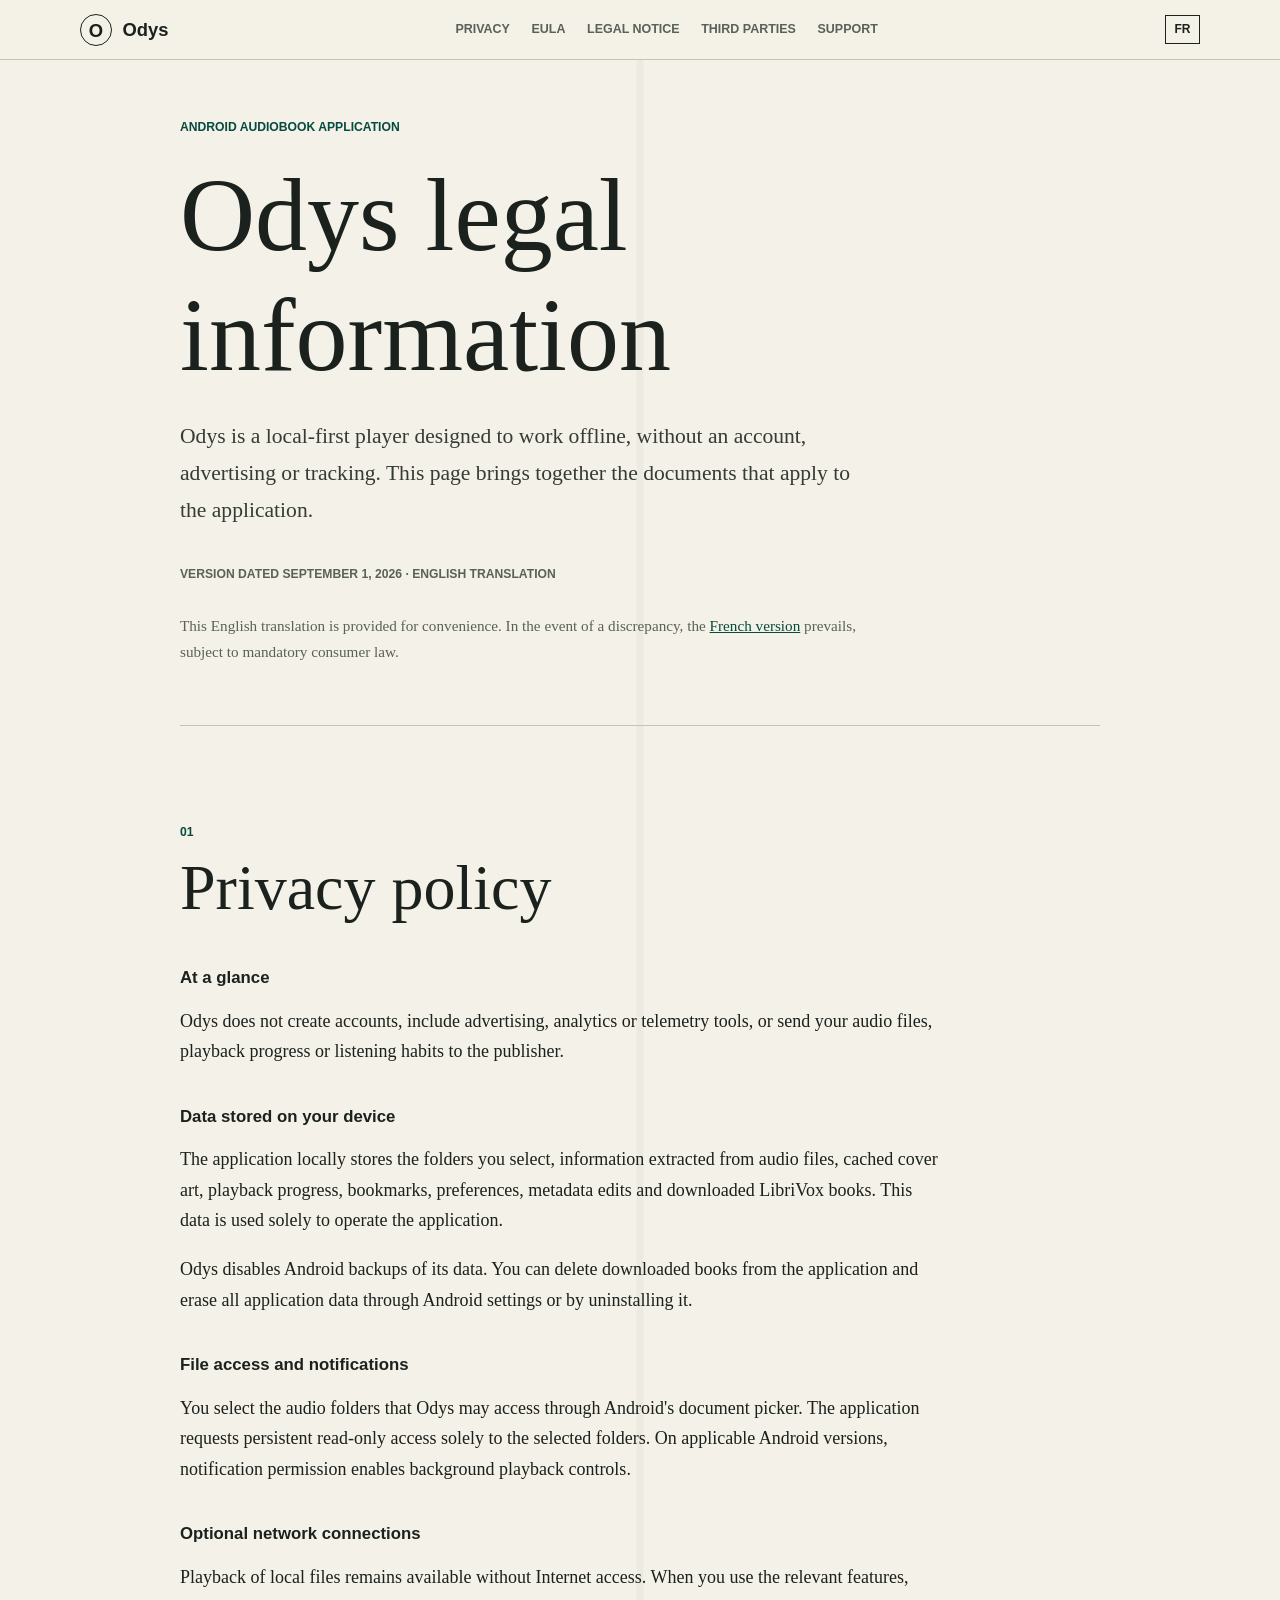
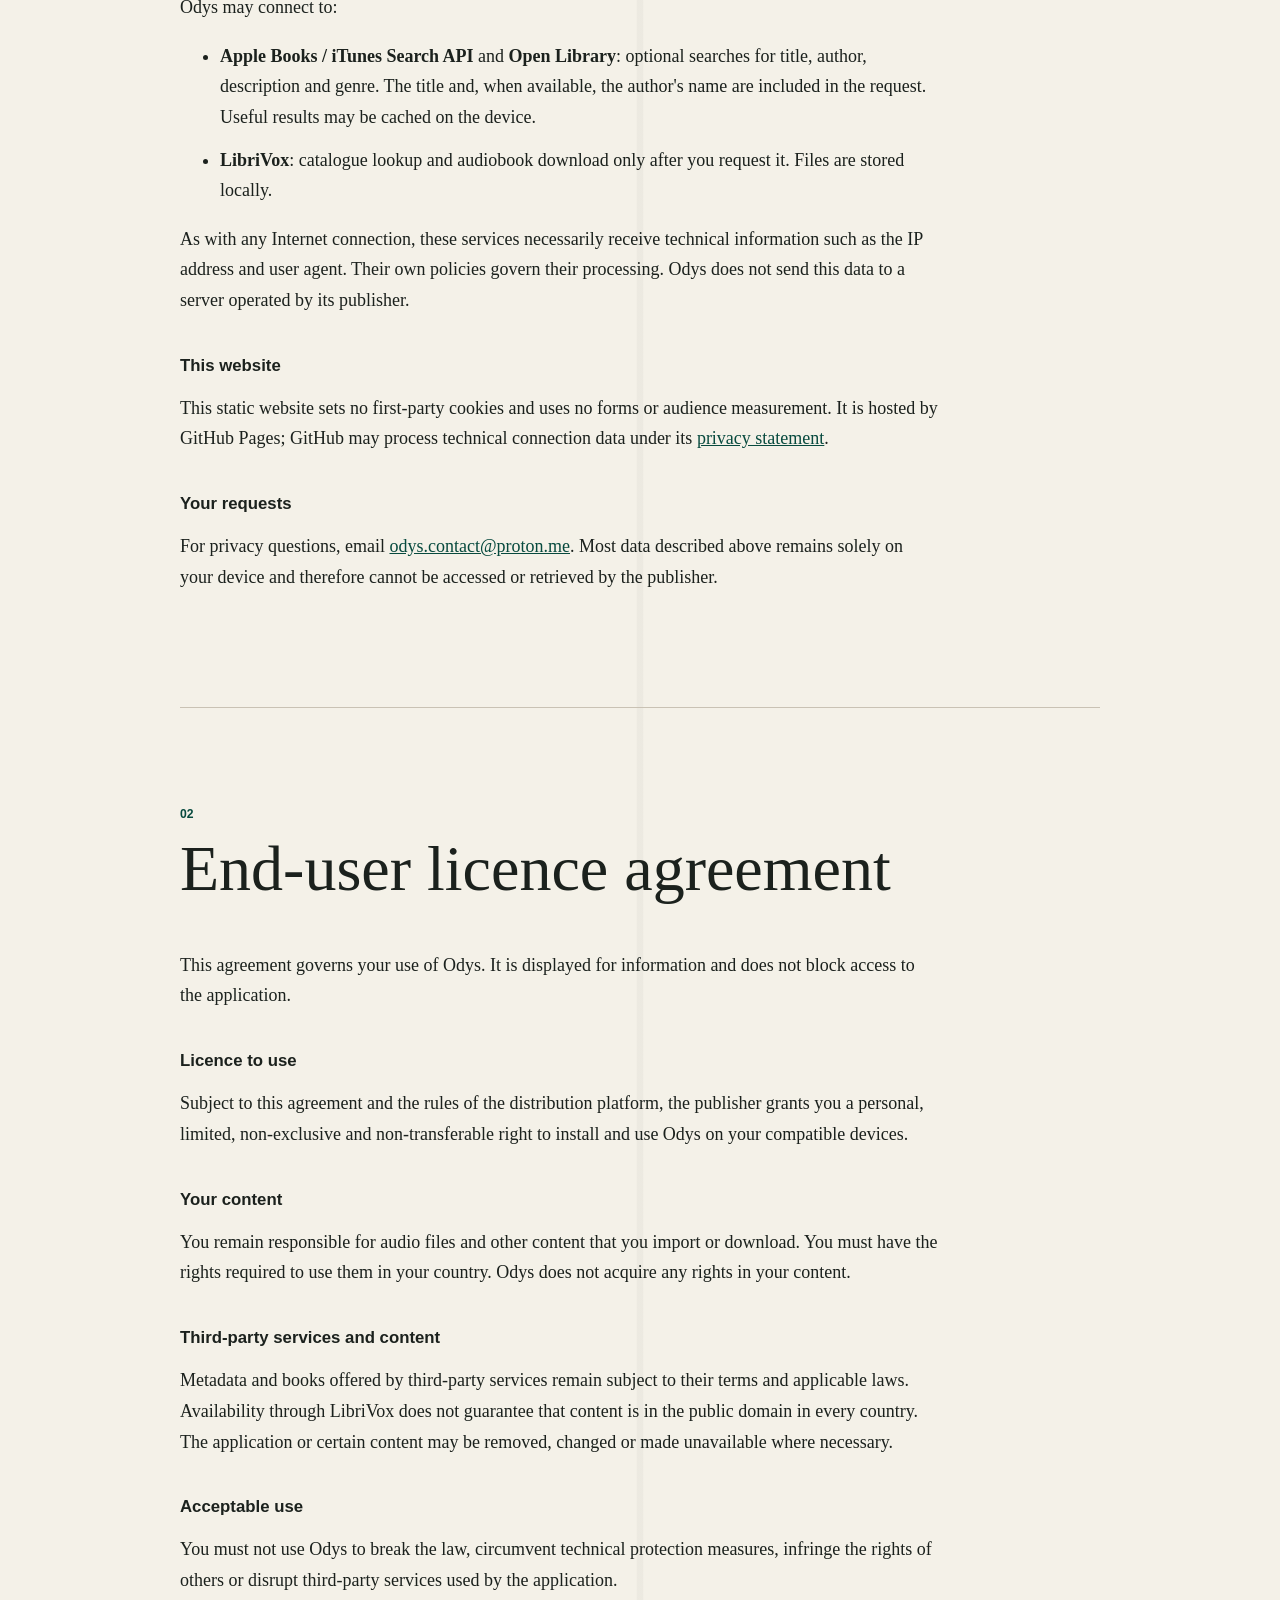
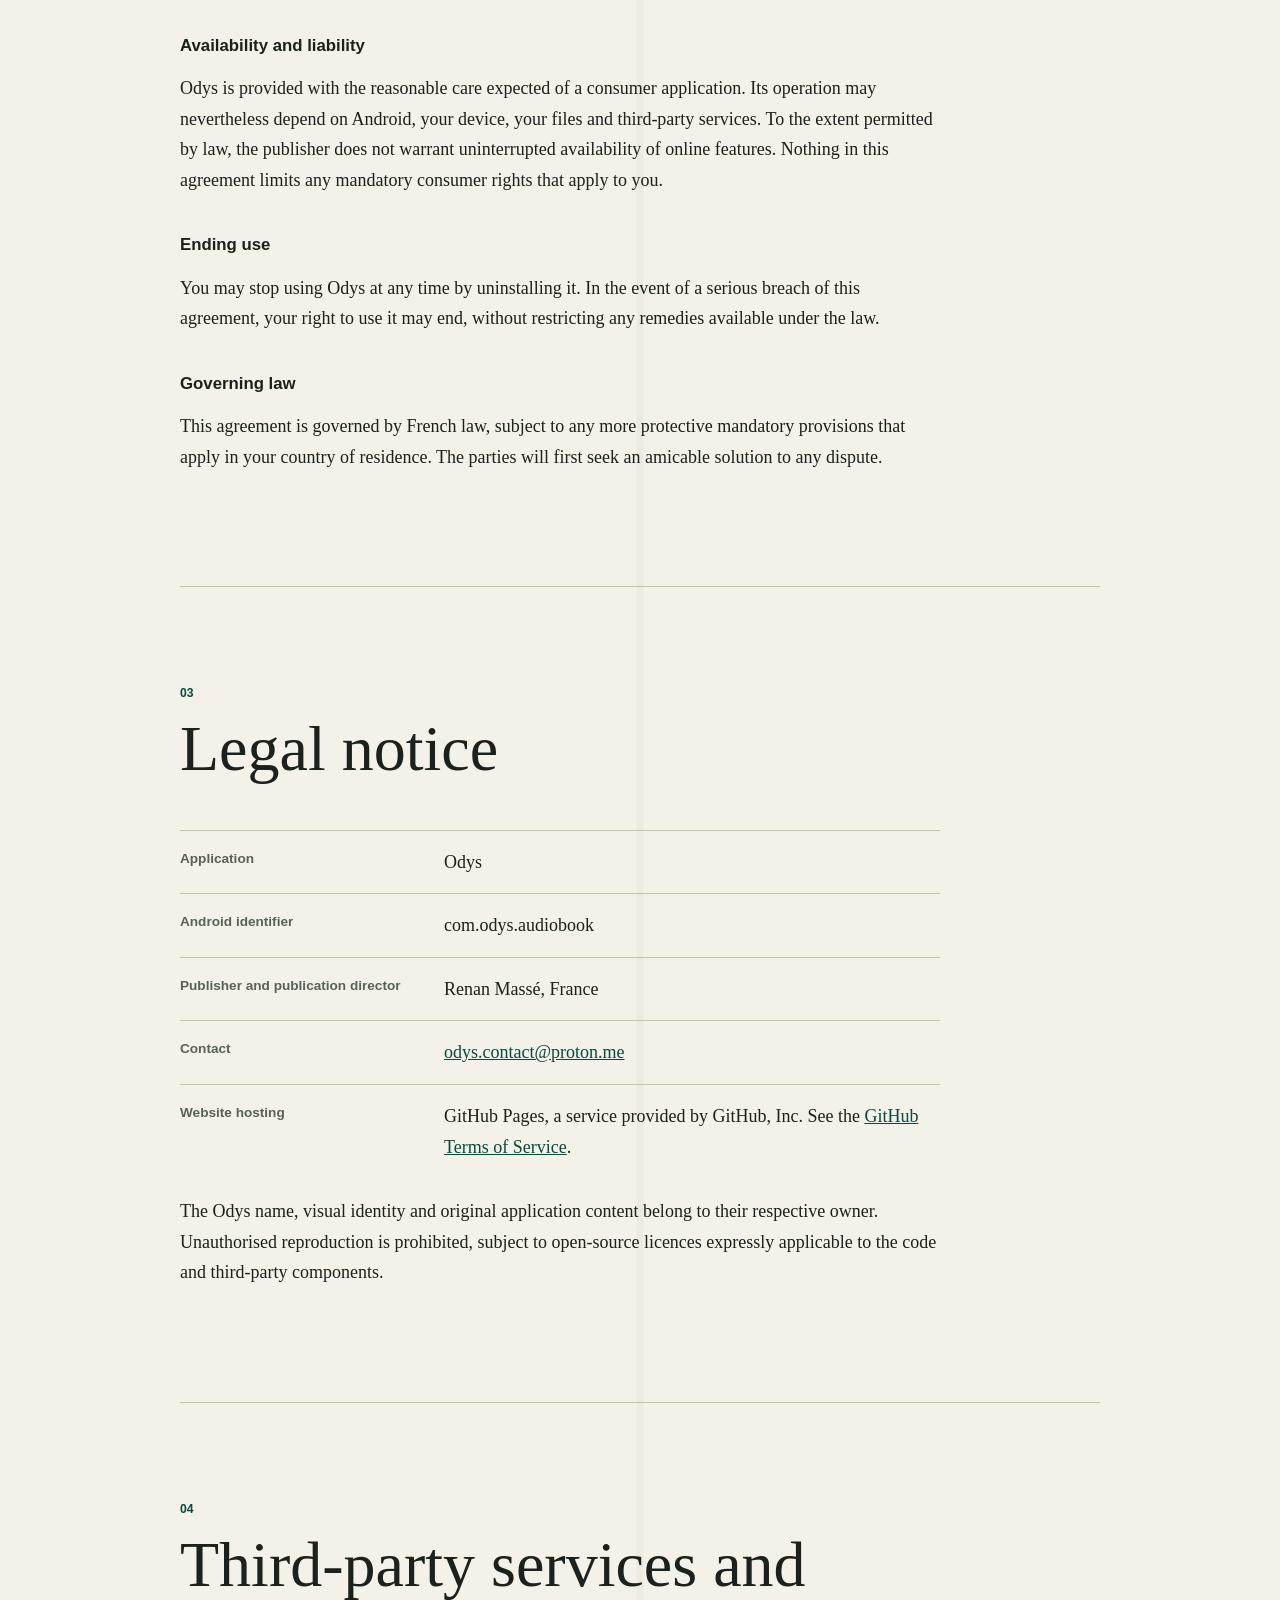
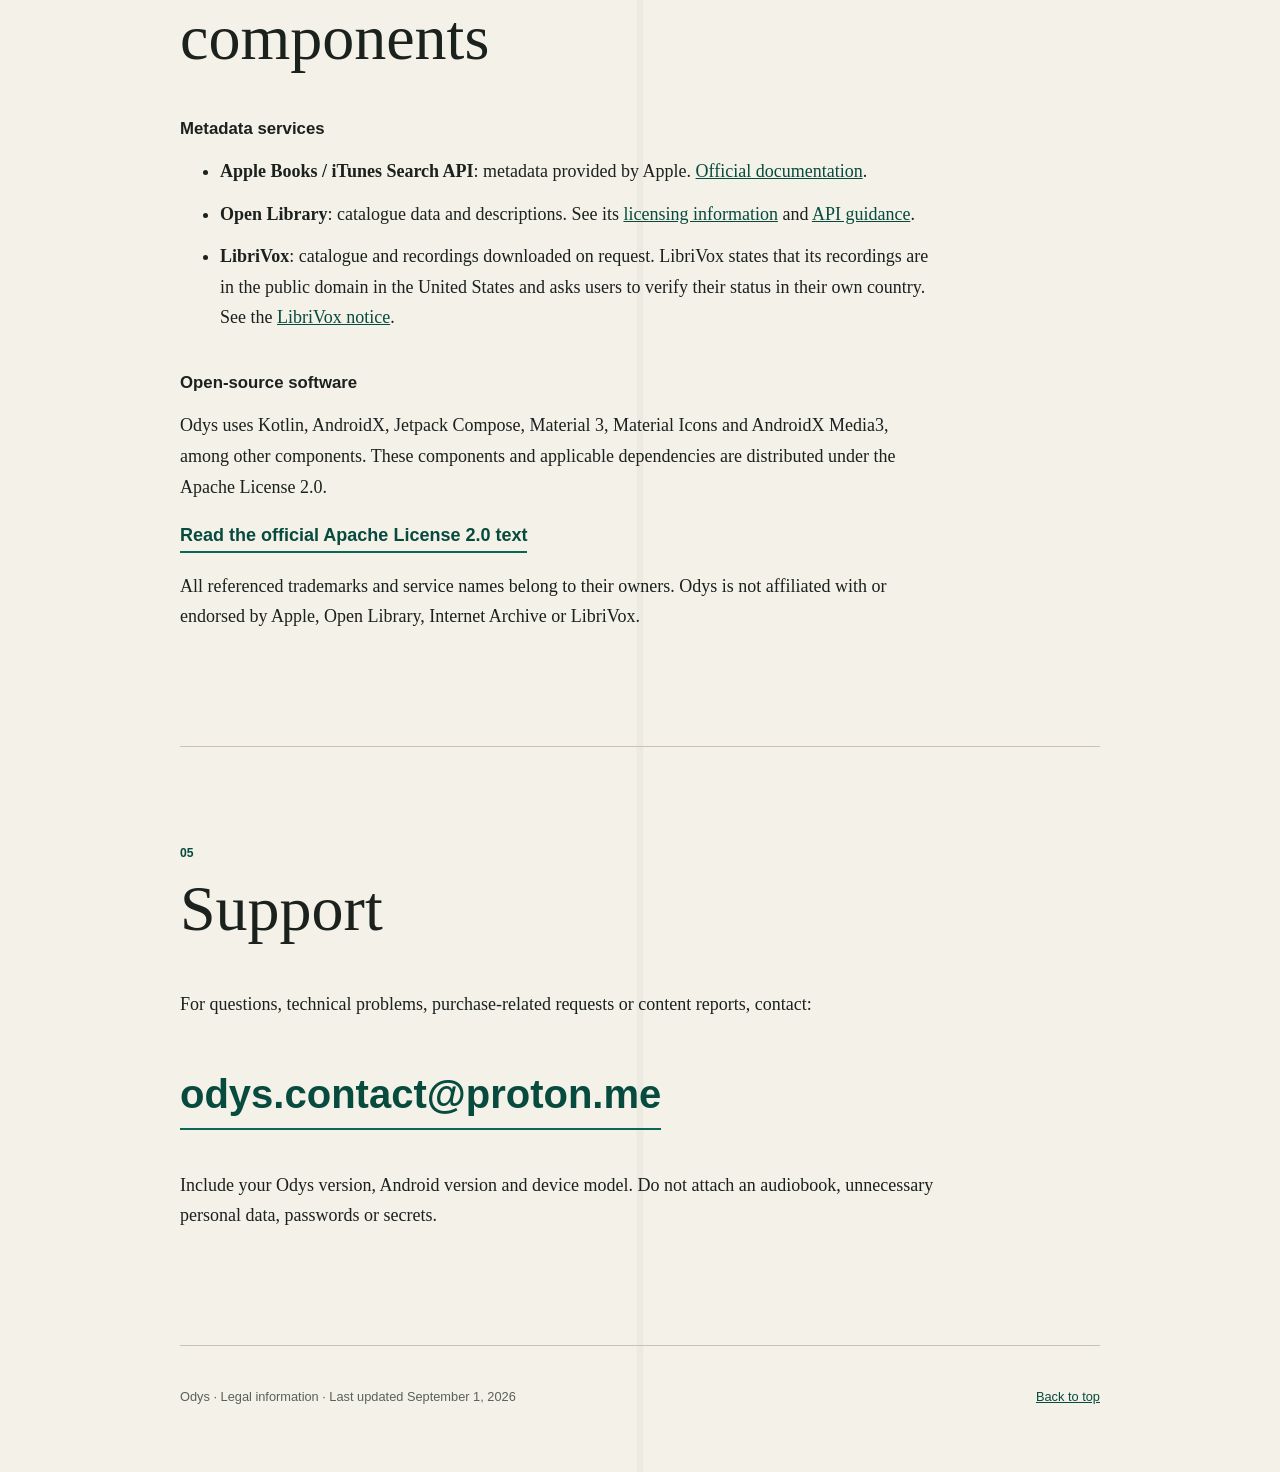
==== en/index.html @ 32e4002a "Publish French and English legal pages" ====
<!doctype html>
<html lang="en">
<head>
  <meta charset="utf-8">
  <meta name="viewport" content="width=device-width, initial-scale=1">
  <meta name="description" content="Privacy policy, EULA, legal notice and support information for the Odys Android application.">
  <meta name="theme-color" content="#f4f1e8">
  <link rel="alternate" hreflang="fr" href="../fr/">
  <link rel="alternate" hreflang="en" href="./">
  <title>Odys - Legal information</title>
  <link rel="stylesheet" href="../styles.css">
</head>
<body>
  <header class="site-header">
    <a class="brand" href="#home" aria-label="Odys, back to top"><span class="brand-mark" aria-hidden="true">O</span><span>Odys</span></a>
    <nav aria-label="Main navigation"><a href="#privacy">Privacy</a><a href="#eula">EULA</a><a href="#legal">Legal notice</a><a href="#third-parties">Third parties</a><a href="#support">Support</a></nav>
    <a class="language-link" href="../fr/" hreflang="fr" lang="fr" aria-label="Lire en français">FR</a>
  </header>
  <main id="home">
    <section class="intro" aria-labelledby="page-title">
      <p class="eyebrow">Android audiobook application</p><h1 id="page-title">Odys legal information</h1><p class="lede">Odys is a local-first player designed to work offline, without an account, advertising or tracking. This page brings together the documents that apply to the application.</p><p class="updated">Version dated September 1, 2026 · English translation</p><p class="translation-note">This English translation is provided for convenience. In the event of a discrepancy, the <a href="../fr/">French version</a> prevails, subject to mandatory consumer law.</p>
    </section>
    <section id="privacy" aria-labelledby="privacy-title">
      <p class="section-number">01</p><h2 id="privacy-title">Privacy policy</h2>
      <h3>At a glance</h3><p>Odys does not create accounts, include advertising, analytics or telemetry tools, or send your audio files, playback progress or listening habits to the publisher.</p>
      <h3>Data stored on your device</h3><p>The application locally stores the folders you select, information extracted from audio files, cached cover art, playback progress, bookmarks, preferences, metadata edits and downloaded LibriVox books. This data is used solely to operate the application.</p><p>Odys disables Android backups of its data. You can delete downloaded books from the application and erase all application data through Android settings or by uninstalling it.</p>
      <h3>File access and notifications</h3><p>You select the audio folders that Odys may access through Android's document picker. The application requests persistent read-only access solely to the selected folders. On applicable Android versions, notification permission enables background playback controls.</p>
      <h3>Optional network connections</h3><p>Playback of local files remains available without Internet access. When you use the relevant features, Odys may connect to:</p><ul><li><strong>Apple Books / iTunes Search API</strong> and <strong>Open Library</strong>: optional searches for title, author, description and genre. The title and, when available, the author's name are included in the request. Useful results may be cached on the device.</li><li><strong>LibriVox</strong>: catalogue lookup and audiobook download only after you request it. Files are stored locally.</li></ul><p>As with any Internet connection, these services necessarily receive technical information such as the IP address and user agent. Their own policies govern their processing. Odys does not send this data to a server operated by its publisher.</p>
      <h3>This website</h3><p>This static website sets no first-party cookies and uses no forms or audience measurement. It is hosted by GitHub Pages; GitHub may process technical connection data under its <a href="https://docs.github.com/en/site-policy/privacy-policies/github-general-privacy-statement">privacy statement</a>.</p>
      <h3>Your requests</h3><p>For privacy questions, email <a href="mailto:odys.contact@proton.me">odys.contact@proton.me</a>. Most data described above remains solely on your device and therefore cannot be accessed or retrieved by the publisher.</p>
    </section>
    <section id="eula" aria-labelledby="eula-title">
      <p class="section-number">02</p><h2 id="eula-title">End-user licence agreement</h2><p>This agreement governs your use of Odys. It is displayed for information and does not block access to the application.</p>
      <h3>Licence to use</h3><p>Subject to this agreement and the rules of the distribution platform, the publisher grants you a personal, limited, non-exclusive and non-transferable right to install and use Odys on your compatible devices.</p>
      <h3>Your content</h3><p>You remain responsible for audio files and other content that you import or download. You must have the rights required to use them in your country. Odys does not acquire any rights in your content.</p>
      <h3>Third-party services and content</h3><p>Metadata and books offered by third-party services remain subject to their terms and applicable laws. Availability through LibriVox does not guarantee that content is in the public domain in every country. The application or certain content may be removed, changed or made unavailable where necessary.</p>
      <h3>Acceptable use</h3><p>You must not use Odys to break the law, circumvent technical protection measures, infringe the rights of others or disrupt third-party services used by the application.</p>
      <h3>Availability and liability</h3><p>Odys is provided with the reasonable care expected of a consumer application. Its operation may nevertheless depend on Android, your device, your files and third-party services. To the extent permitted by law, the publisher does not warrant uninterrupted availability of online features. Nothing in this agreement limits any mandatory consumer rights that apply to you.</p>
      <h3>Ending use</h3><p>You may stop using Odys at any time by uninstalling it. In the event of a serious breach of this agreement, your right to use it may end, without restricting any remedies available under the law.</p>
      <h3>Governing law</h3><p>This agreement is governed by French law, subject to any more protective mandatory provisions that apply in your country of residence. The parties will first seek an amicable solution to any dispute.</p>
    </section>
    <section id="legal" aria-labelledby="legal-title">
      <p class="section-number">03</p><h2 id="legal-title">Legal notice</h2><dl class="facts"><div><dt>Application</dt><dd>Odys</dd></div><div><dt>Android identifier</dt><dd>com.odys.audiobook</dd></div><div><dt>Publisher and publication director</dt><dd>Renan Massé, France</dd></div><div><dt>Contact</dt><dd><a href="mailto:odys.contact@proton.me">odys.contact@proton.me</a></dd></div><div><dt>Website hosting</dt><dd>GitHub Pages, a service provided by GitHub, Inc. See the <a href="https://docs.github.com/en/site-policy/github-terms/github-terms-of-service">GitHub Terms of Service</a>.</dd></div></dl><p>The Odys name, visual identity and original application content belong to their respective owner. Unauthorised reproduction is prohibited, subject to open-source licences expressly applicable to the code and third-party components.</p>
    </section>
    <section id="third-parties" aria-labelledby="third-party-title">
      <p class="section-number">04</p><h2 id="third-party-title">Third-party services and components</h2><h3>Metadata services</h3><ul class="link-list"><li><strong>Apple Books / iTunes Search API</strong>: metadata provided by Apple. <a href="https://performance-partners.apple.com/search-api">Official documentation</a>.</li><li><strong>Open Library</strong>: catalogue data and descriptions. See its <a href="https://openlibrary.org/developers/licensing">licensing information</a> and <a href="https://openlibrary.org/developers/api">API guidance</a>.</li><li><strong>LibriVox</strong>: catalogue and recordings downloaded on request. LibriVox states that its recordings are in the public domain in the United States and asks users to verify their status in their own country. See the <a href="https://librivox.org/pages/public-domain/">LibriVox notice</a>.</li></ul><h3>Open-source software</h3><p>Odys uses Kotlin, AndroidX, Jetpack Compose, Material 3, Material Icons and AndroidX Media3, among other components. These components and applicable dependencies are distributed under the Apache License 2.0.</p><p><a class="document-link" href="https://www.apache.org/licenses/LICENSE-2.0.txt">Read the official Apache License 2.0 text</a></p><p>All referenced trademarks and service names belong to their owners. Odys is not affiliated with or endorsed by Apple, Open Library, Internet Archive or LibriVox.</p>
    </section>
    <section id="support" aria-labelledby="support-title">
      <p class="section-number">05</p><h2 id="support-title">Support</h2><p>For questions, technical problems, purchase-related requests or content reports, contact:</p><p class="contact"><a href="mailto:odys.contact@proton.me">odys.contact@proton.me</a></p><p>Include your Odys version, Android version and device model. Do not attach an audiobook, unnecessary personal data, passwords or secrets.</p>
    </section>
  </main>
  <footer><p>Odys · Legal information · Last updated September 1, 2026</p><a href="#home">Back to top</a></footer>
</body>
</html>
---- styles.css ----
:root {
  color-scheme: light;
  --paper: #f4f1e8;
  --paper-deep: #e8e2d4;
  --ink: #1b211d;
  --muted: #596158;
  --rule: #c9c2b4;
  --accent: #0a6655;
  --accent-dark: #074a3e;
  --white: #fffdf7;
}

* { box-sizing: border-box; }

html {
  scroll-behavior: smooth;
  scroll-padding-top: 7rem;
}

body {
  margin: 0;
  background:
    linear-gradient(90deg, transparent 0 49.7%, rgba(27, 33, 29, .035) 49.8% 50.2%, transparent 50.3%),
    var(--paper);
  color: var(--ink);
  font-family: Georgia, "Times New Roman", serif;
  font-size: 18px;
  line-height: 1.7;
}

a { color: var(--accent-dark); }
a:hover { color: var(--accent); }
a:focus-visible { outline: 3px solid var(--accent); outline-offset: 4px; }

.site-header {
  position: sticky;
  top: 0;
  z-index: 10;
  display: flex;
  align-items: center;
  justify-content: space-between;
  gap: 2rem;
  padding: .85rem max(1.25rem, calc((100vw - 1120px) / 2));
  border-bottom: 1px solid var(--rule);
  background: rgba(244, 241, 232, .96);
  backdrop-filter: blur(12px);
}

.brand {
  display: inline-flex;
  align-items: center;
  gap: .65rem;
  color: var(--ink);
  font-family: "Trebuchet MS", sans-serif;
  font-size: 1.15rem;
  font-weight: 700;
  text-decoration: none;
}

.brand-mark {
  display: grid;
  width: 2rem;
  height: 2rem;
  place-items: center;
  border: 1px solid var(--ink);
  border-radius: 50%;
}

nav { display: flex; flex-wrap: wrap; gap: .25rem 1.35rem; }
nav a {
  color: var(--muted);
  font-family: "Trebuchet MS", sans-serif;
  font-size: .78rem;
  font-weight: 700;
  text-decoration: none;
  text-transform: uppercase;
}

main { width: min(100% - 2.5rem, 920px); margin: 0 auto; }

.intro {
  min-height: min(74vh, 680px);
  display: flex;
  flex-direction: column;
  justify-content: center;
  border-bottom: 1px solid var(--rule);
}

.eyebrow, .section-number, .updated {
  color: var(--accent-dark);
  font-family: "Trebuchet MS", sans-serif;
  font-size: .76rem;
  font-weight: 700;
  letter-spacing: 0;
  text-transform: uppercase;
}

h1, h2, h3 { line-height: 1.15; }
h1 { max-width: 760px; margin: .3rem 0 1.5rem; font-size: clamp(3rem, 9vw, 6.5rem); font-weight: 400; }
h2 { margin: 0 0 2.75rem; font-size: clamp(2.15rem, 6vw, 4rem); font-weight: 400; }
h3 { margin: 2.5rem 0 .5rem; font-family: "Trebuchet MS", sans-serif; font-size: 1.05rem; }

.lede { max-width: 700px; margin: 0; color: #343c35; font-size: 1.35rem; }
.updated { margin-top: 2.25rem; color: var(--muted); }

section:not(.intro) { padding: 6rem 0; border-bottom: 1px solid var(--rule); }
.section-number { margin: 0 0 .5rem; }
p, ul, dl { max-width: 760px; }
li + li { margin-top: .75rem; }

.facts { margin-top: 2rem; }
.facts div { display: grid; grid-template-columns: minmax(150px, 1fr) 2fr; gap: 1rem; padding: 1rem 0; border-top: 1px solid var(--rule); }
.facts dt { color: var(--muted); font-family: "Trebuchet MS", sans-serif; font-size: .85rem; font-weight: 700; }
.facts dd { margin: 0; }

.document-link, .contact a {
  display: inline-block;
  border-bottom: 2px solid var(--accent);
  font-family: "Trebuchet MS", sans-serif;
  font-weight: 700;
  text-decoration: none;
}

.contact { font-size: clamp(1.35rem, 5vw, 2.5rem); overflow-wrap: anywhere; }

footer {
  display: flex;
  justify-content: space-between;
  gap: 2rem;
  width: min(100% - 2.5rem, 920px);
  margin: 0 auto;
  padding: 2.5rem 0 4rem;
  color: var(--muted);
  font-family: "Trebuchet MS", sans-serif;
  font-size: .8rem;
}

footer p { margin: 0; }

@media (max-width: 760px) {
  .site-header { align-items: flex-start; flex-direction: column; gap: .65rem; }
  nav { gap: .3rem 1rem; }
  .intro { min-height: 64vh; }
  section:not(.intro) { padding: 4rem 0; }
  .facts div { grid-template-columns: 1fr; gap: .2rem; }
  footer { flex-direction: column; gap: .75rem; }
  .language-choices { grid-template-columns: 1fr; }
}

.language-link {
  min-width: 2.2rem;
  padding: .2rem .45rem;
  border: 1px solid var(--ink);
  color: var(--ink);
  font-family: "Trebuchet MS", sans-serif;
  font-size: .75rem;
  font-weight: 700;
  text-align: center;
  text-decoration: none;
}

.translation-note { max-width: 700px; margin-top: 1rem; color: var(--muted); font-size: .95rem; }
.language-page main { width: min(100% - 2.5rem, 1060px); }
.language-intro { min-height: 100vh; border-bottom: 0; }
.language-intro h1 span { color: var(--muted); }
.language-choices { display: grid; grid-template-columns: repeat(2, minmax(0, 1fr)); gap: 1rem; width: min(100%, 700px); margin-top: 2.5rem; }
.language-choices a { display: flex; flex-direction: column; min-height: 8rem; justify-content: space-between; padding: 1.35rem; border: 1px solid var(--ink); color: var(--ink); text-decoration: none; }
.language-choices a:hover { background: var(--white); color: var(--accent-dark); }
.language-choices strong { font-family: "Trebuchet MS", sans-serif; font-size: 1.35rem; }
.language-choices span { color: var(--muted); font-size: .9rem; }

@media (max-width: 760px) {
  .language-choices { grid-template-columns: 1fr; }
}

@media (prefers-reduced-motion: reduce) {
  html { scroll-behavior: auto; }
}
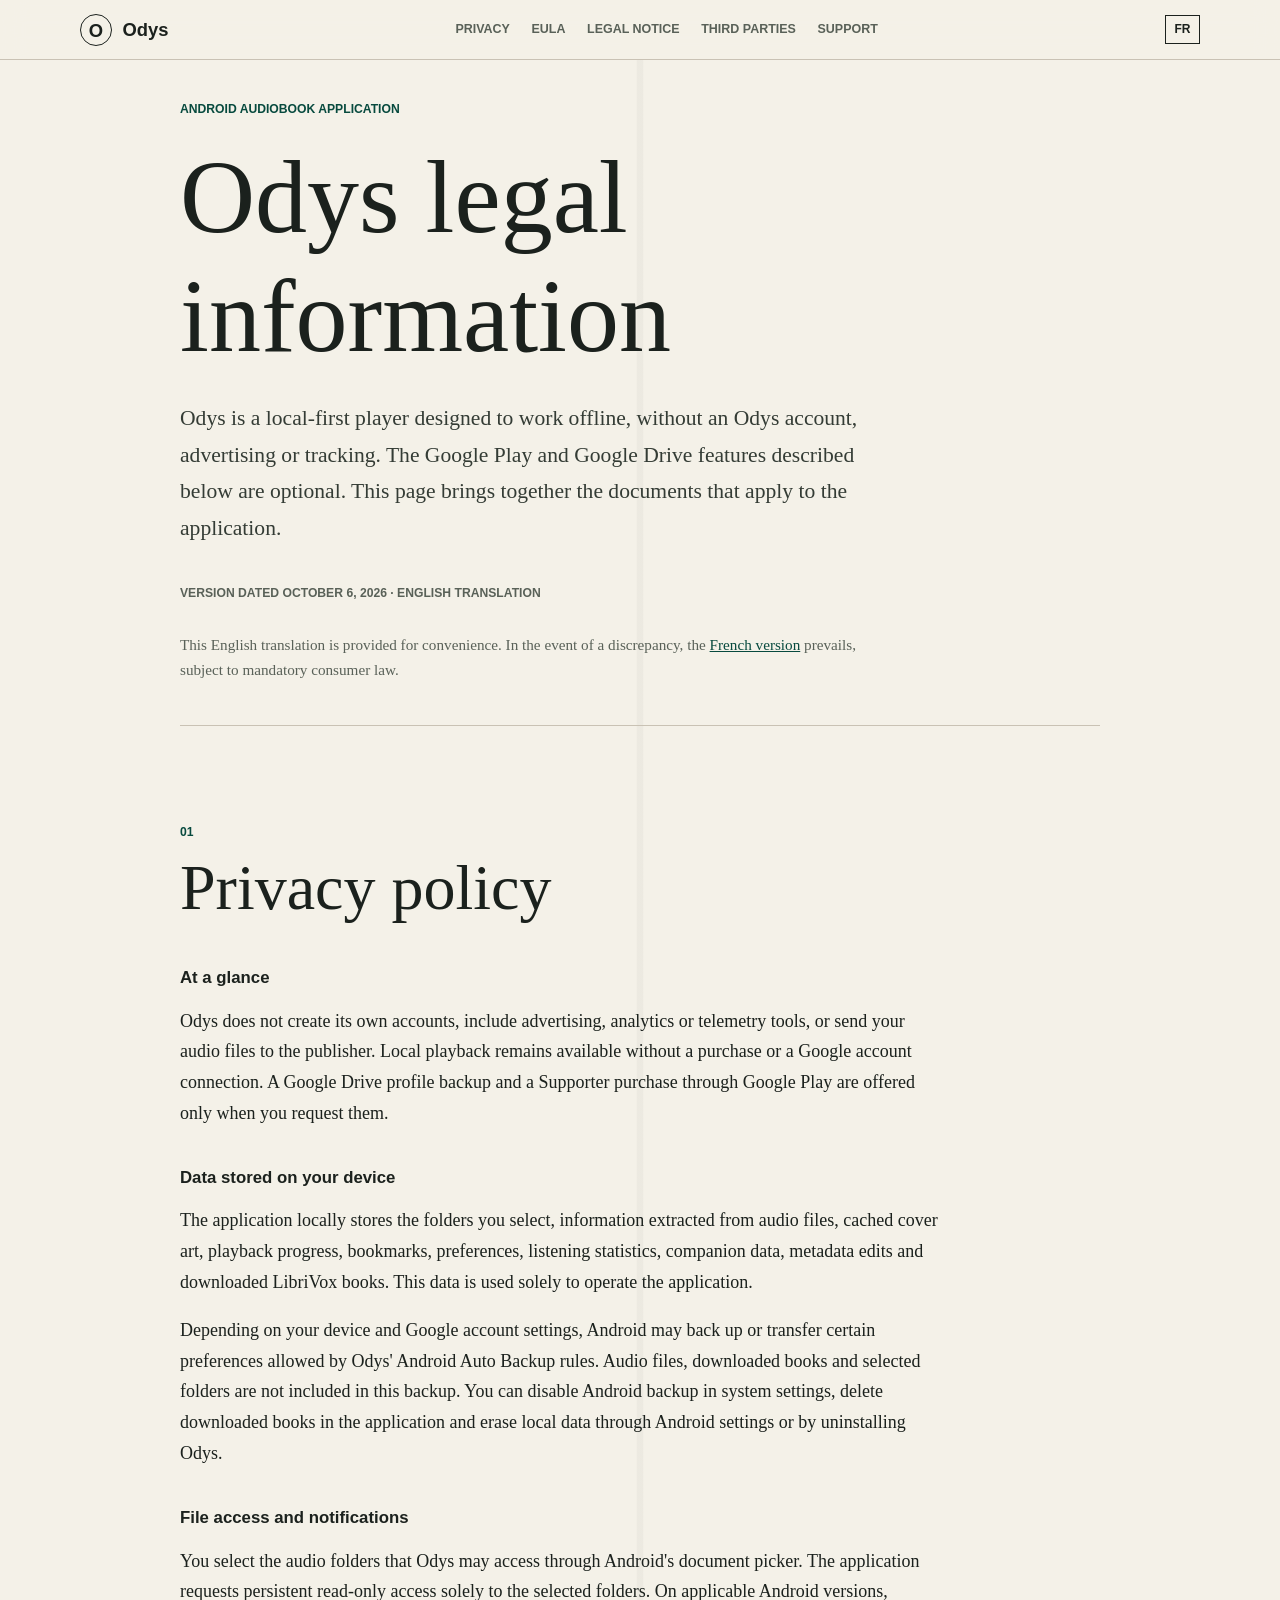
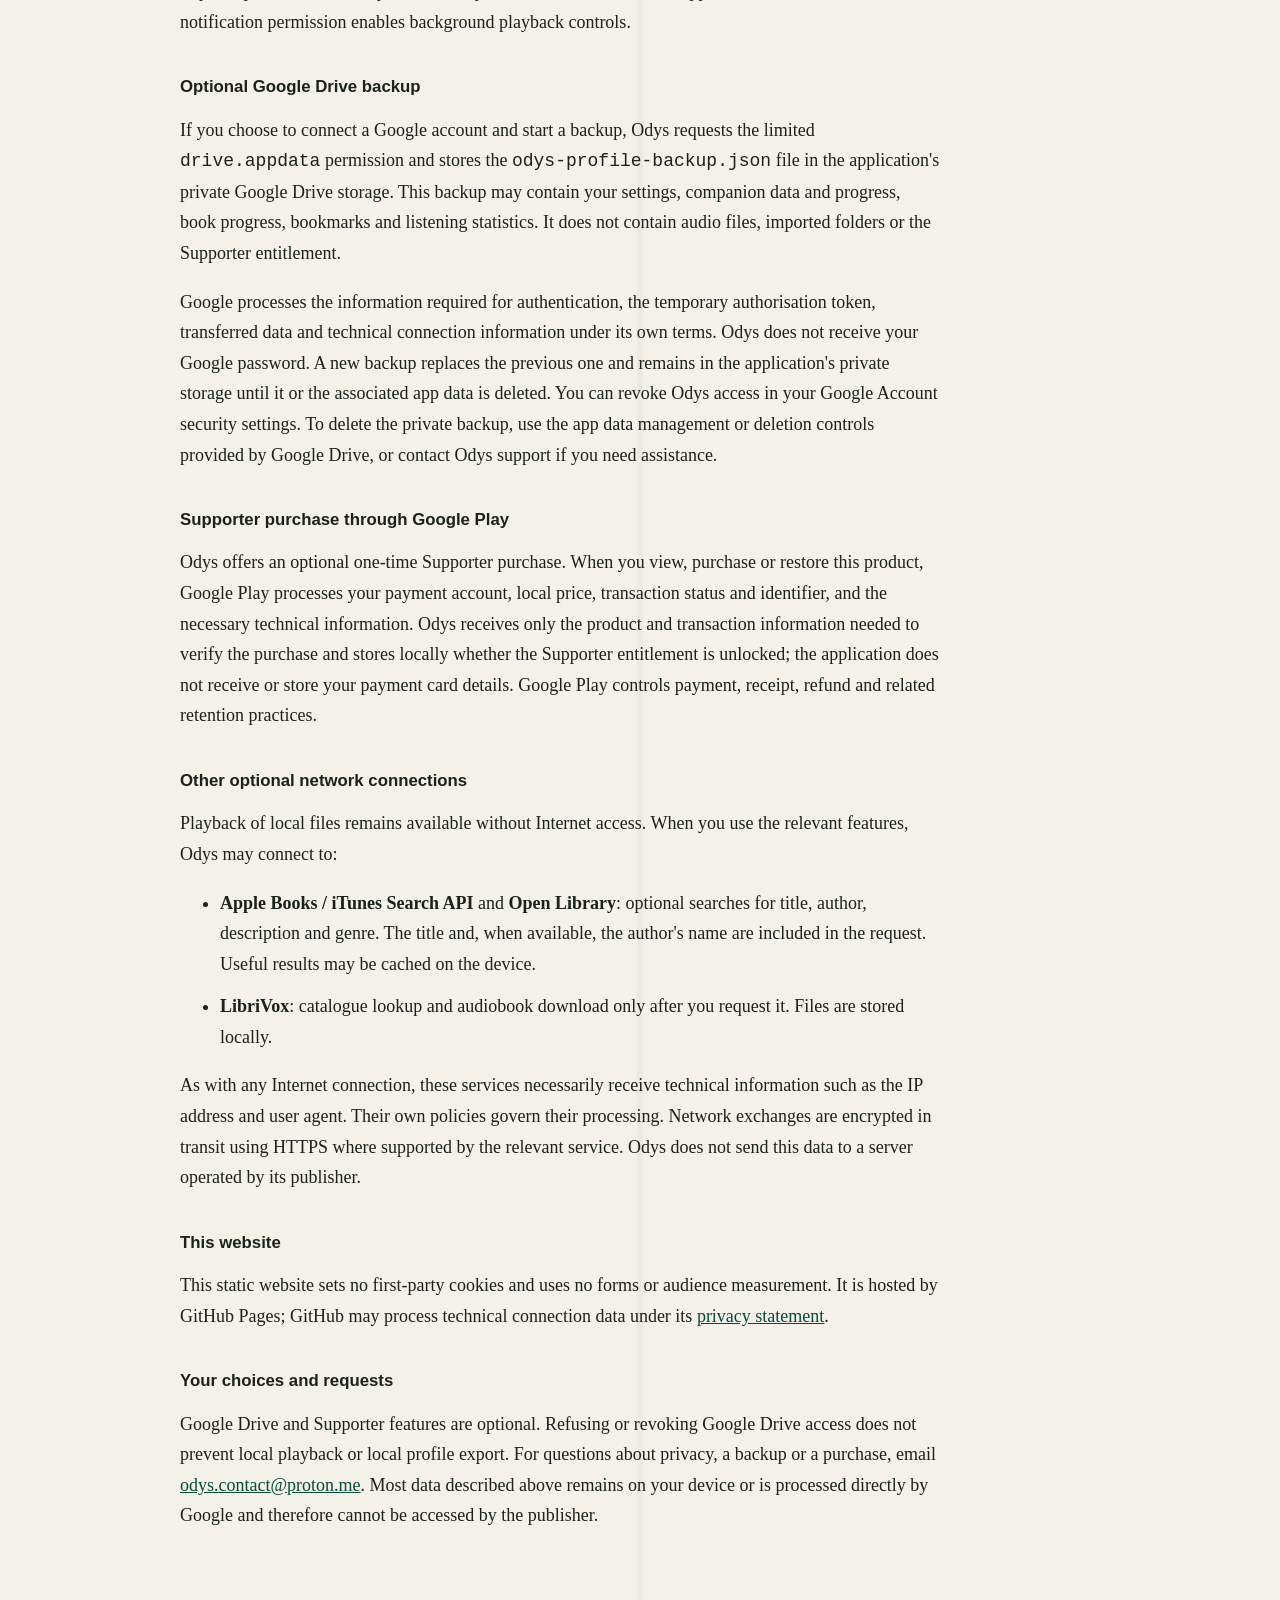
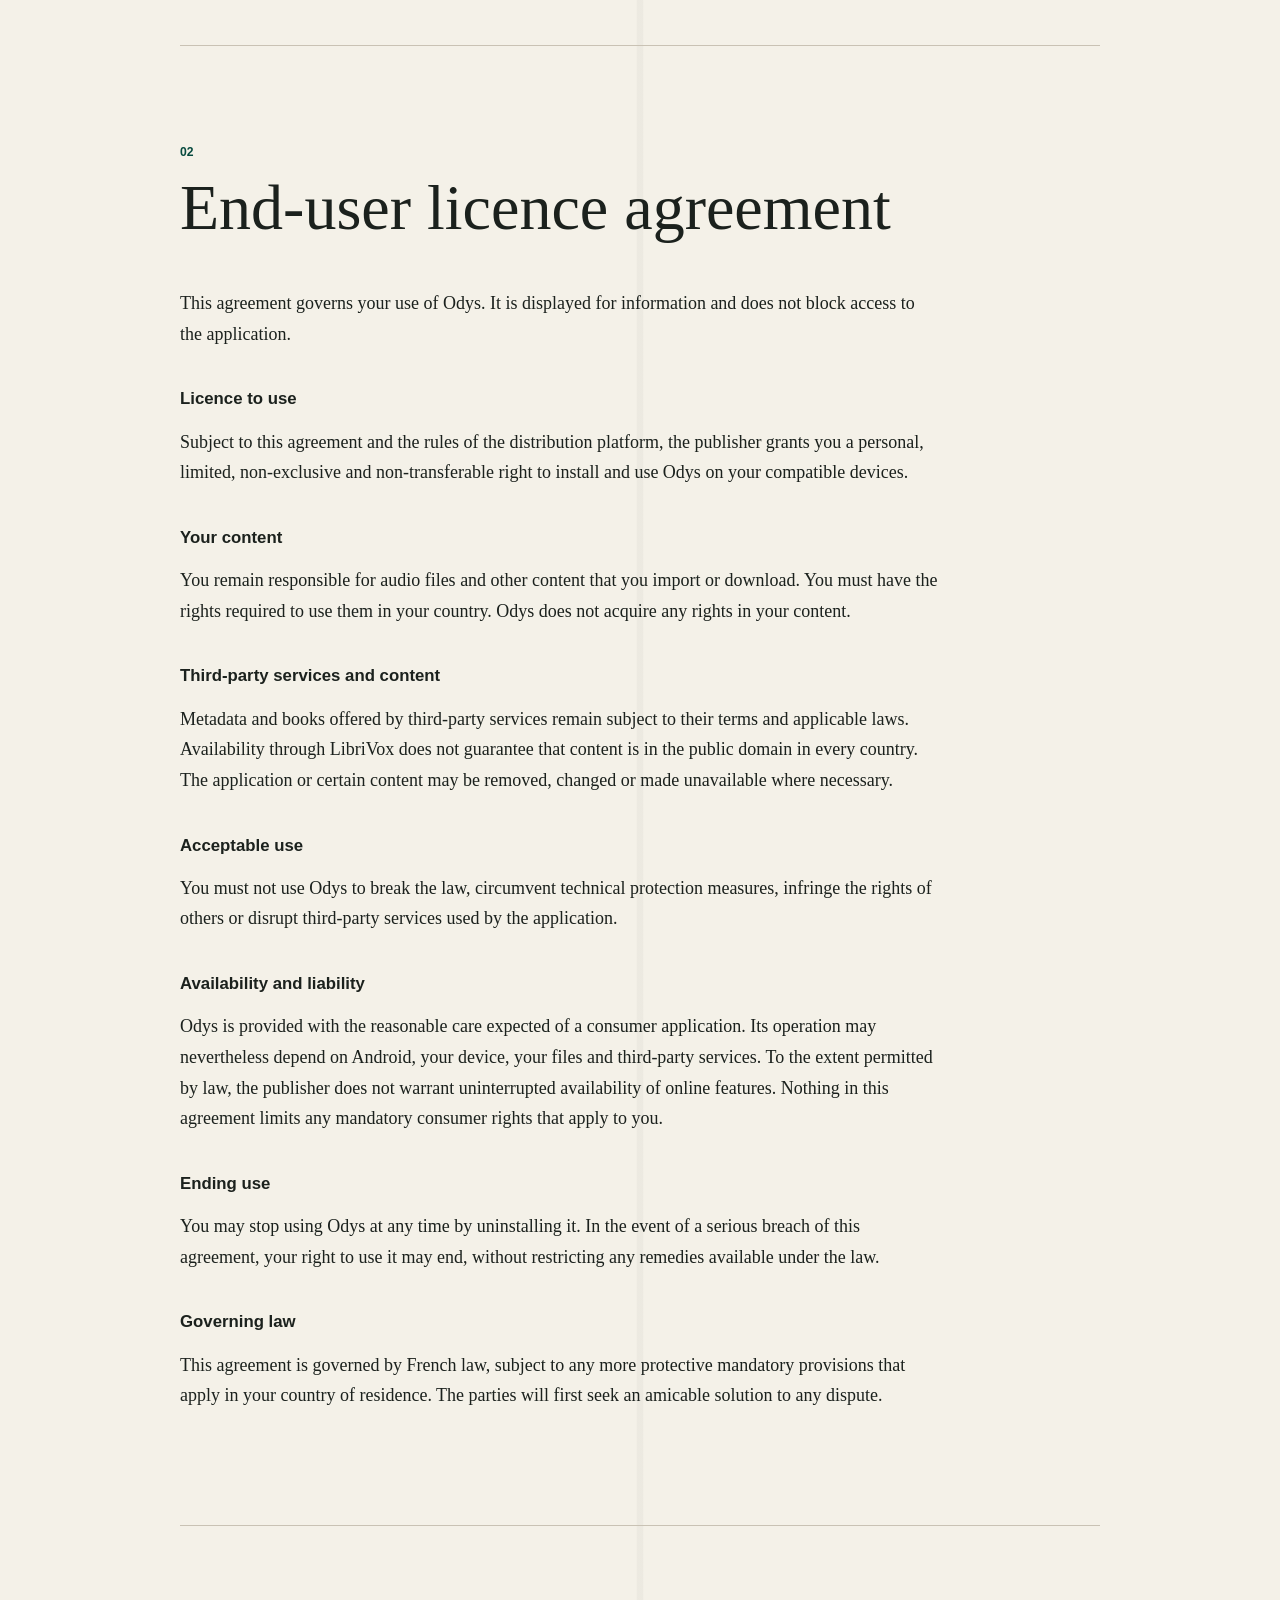
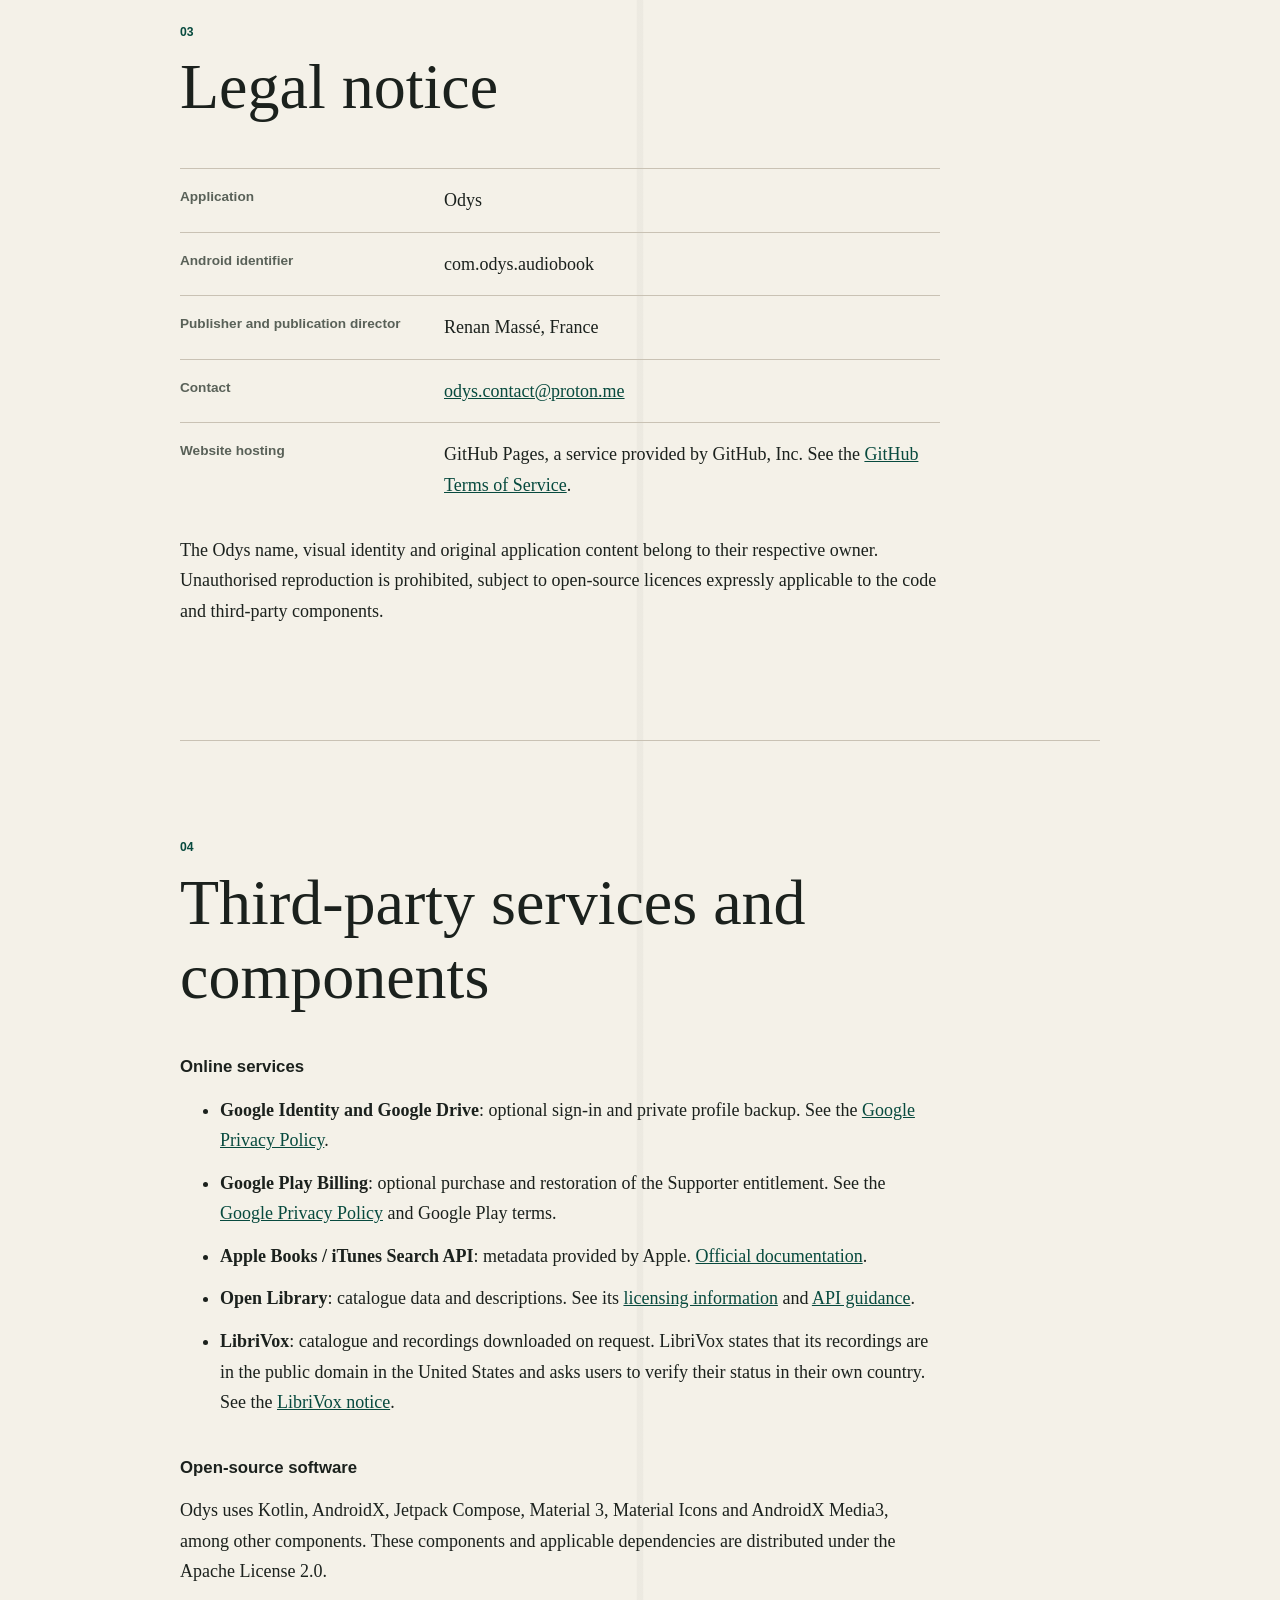
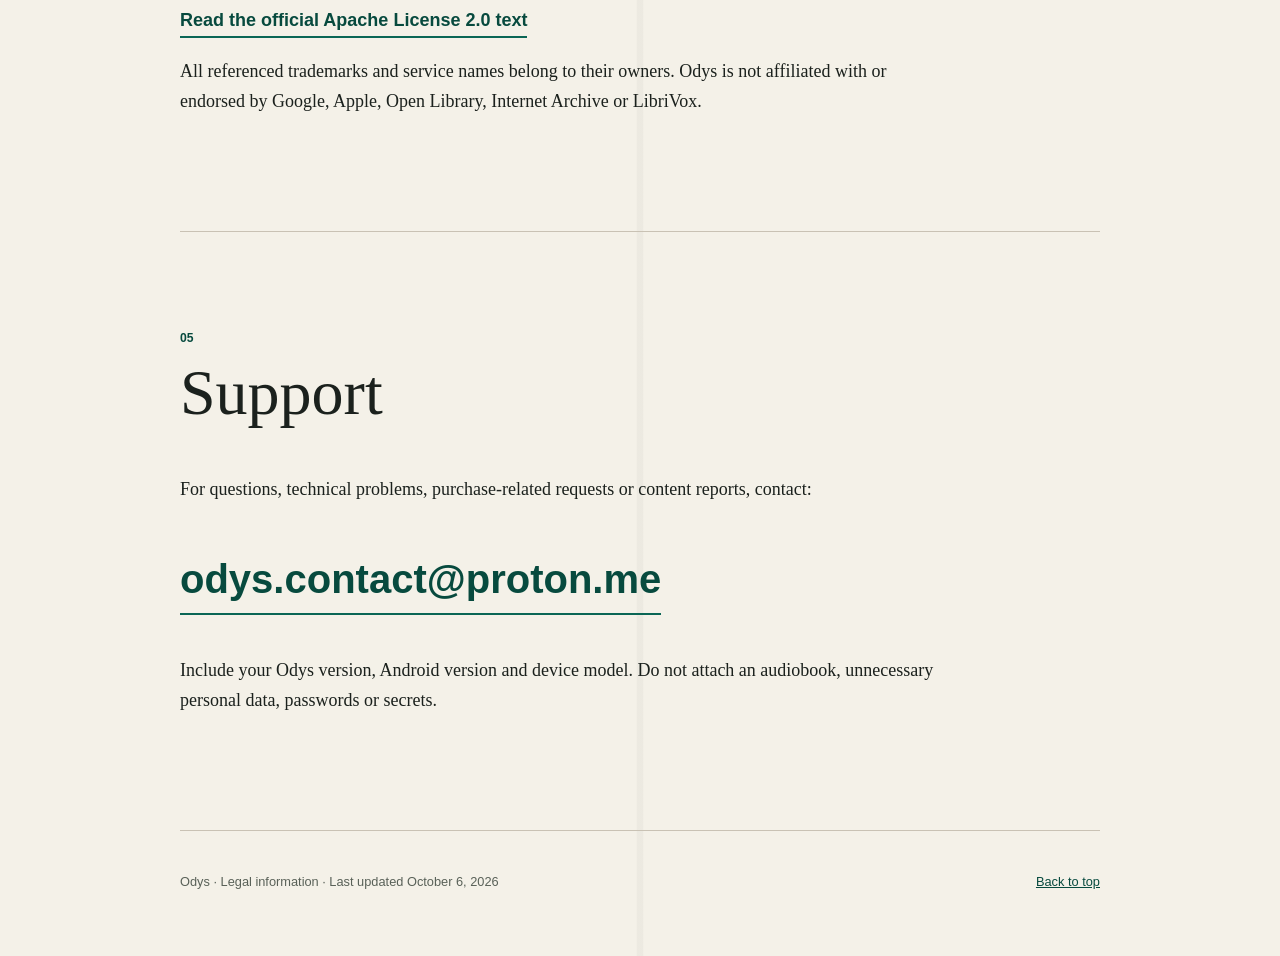
==== commit 565f0d4a: "Update privacy policy for Drive and Billing" ====
--- a/en/index.html
+++ b/en/index.html
@@ -18,16 +18,18 @@
   </header>
   <main id="home">
     <section class="intro" aria-labelledby="page-title">
-      <p class="eyebrow">Android audiobook application</p><h1 id="page-title">Odys legal information</h1><p class="lede">Odys is a local-first player designed to work offline, without an account, advertising or tracking. This page brings together the documents that apply to the application.</p><p class="updated">Version dated September 1, 2026 · English translation</p><p class="translation-note">This English translation is provided for convenience. In the event of a discrepancy, the <a href="../fr/">French version</a> prevails, subject to mandatory consumer law.</p>
+      <p class="eyebrow">Android audiobook application</p><h1 id="page-title">Odys legal information</h1><p class="lede">Odys is a local-first player designed to work offline, without an Odys account, advertising or tracking. The Google Play and Google Drive features described below are optional. This page brings together the documents that apply to the application.</p><p class="updated">Version dated October 6, 2026 · English translation</p><p class="translation-note">This English translation is provided for convenience. In the event of a discrepancy, the <a href="../fr/">French version</a> prevails, subject to mandatory consumer law.</p>
     </section>
     <section id="privacy" aria-labelledby="privacy-title">
       <p class="section-number">01</p><h2 id="privacy-title">Privacy policy</h2>
-      <h3>At a glance</h3><p>Odys does not create accounts, include advertising, analytics or telemetry tools, or send your audio files, playback progress or listening habits to the publisher.</p>
-      <h3>Data stored on your device</h3><p>The application locally stores the folders you select, information extracted from audio files, cached cover art, playback progress, bookmarks, preferences, metadata edits and downloaded LibriVox books. This data is used solely to operate the application.</p><p>Odys disables Android backups of its data. You can delete downloaded books from the application and erase all application data through Android settings or by uninstalling it.</p>
+      <h3>At a glance</h3><p>Odys does not create its own accounts, include advertising, analytics or telemetry tools, or send your audio files to the publisher. Local playback remains available without a purchase or a Google account connection. A Google Drive profile backup and a Supporter purchase through Google Play are offered only when you request them.</p>
+      <h3>Data stored on your device</h3><p>The application locally stores the folders you select, information extracted from audio files, cached cover art, playback progress, bookmarks, preferences, listening statistics, companion data, metadata edits and downloaded LibriVox books. This data is used solely to operate the application.</p><p>Depending on your device and Google account settings, Android may back up or transfer certain preferences allowed by Odys' Android Auto Backup rules. Audio files, downloaded books and selected folders are not included in this backup. You can disable Android backup in system settings, delete downloaded books in the application and erase local data through Android settings or by uninstalling Odys.</p>
       <h3>File access and notifications</h3><p>You select the audio folders that Odys may access through Android's document picker. The application requests persistent read-only access solely to the selected folders. On applicable Android versions, notification permission enables background playback controls.</p>
-      <h3>Optional network connections</h3><p>Playback of local files remains available without Internet access. When you use the relevant features, Odys may connect to:</p><ul><li><strong>Apple Books / iTunes Search API</strong> and <strong>Open Library</strong>: optional searches for title, author, description and genre. The title and, when available, the author's name are included in the request. Useful results may be cached on the device.</li><li><strong>LibriVox</strong>: catalogue lookup and audiobook download only after you request it. Files are stored locally.</li></ul><p>As with any Internet connection, these services necessarily receive technical information such as the IP address and user agent. Their own policies govern their processing. Odys does not send this data to a server operated by its publisher.</p>
+      <h3>Optional Google Drive backup</h3><p>If you choose to connect a Google account and start a backup, Odys requests the limited <code>drive.appdata</code> permission and stores the <code>odys-profile-backup.json</code> file in the application's private Google Drive storage. This backup may contain your settings, companion data and progress, book progress, bookmarks and listening statistics. It does not contain audio files, imported folders or the Supporter entitlement.</p><p>Google processes the information required for authentication, the temporary authorisation token, transferred data and technical connection information under its own terms. Odys does not receive your Google password. A new backup replaces the previous one and remains in the application's private storage until it or the associated app data is deleted. You can revoke Odys access in your Google Account security settings. To delete the private backup, use the app data management or deletion controls provided by Google Drive, or contact Odys support if you need assistance.</p>
+      <h3>Supporter purchase through Google Play</h3><p>Odys offers an optional one-time Supporter purchase. When you view, purchase or restore this product, Google Play processes your payment account, local price, transaction status and identifier, and the necessary technical information. Odys receives only the product and transaction information needed to verify the purchase and stores locally whether the Supporter entitlement is unlocked; the application does not receive or store your payment card details. Google Play controls payment, receipt, refund and related retention practices.</p>
+      <h3>Other optional network connections</h3><p>Playback of local files remains available without Internet access. When you use the relevant features, Odys may connect to:</p><ul><li><strong>Apple Books / iTunes Search API</strong> and <strong>Open Library</strong>: optional searches for title, author, description and genre. The title and, when available, the author's name are included in the request. Useful results may be cached on the device.</li><li><strong>LibriVox</strong>: catalogue lookup and audiobook download only after you request it. Files are stored locally.</li></ul><p>As with any Internet connection, these services necessarily receive technical information such as the IP address and user agent. Their own policies govern their processing. Network exchanges are encrypted in transit using HTTPS where supported by the relevant service. Odys does not send this data to a server operated by its publisher.</p>
       <h3>This website</h3><p>This static website sets no first-party cookies and uses no forms or audience measurement. It is hosted by GitHub Pages; GitHub may process technical connection data under its <a href="https://docs.github.com/en/site-policy/privacy-policies/github-general-privacy-statement">privacy statement</a>.</p>
-      <h3>Your requests</h3><p>For privacy questions, email <a href="mailto:odys.contact@proton.me">odys.contact@proton.me</a>. Most data described above remains solely on your device and therefore cannot be accessed or retrieved by the publisher.</p>
+      <h3>Your choices and requests</h3><p>Google Drive and Supporter features are optional. Refusing or revoking Google Drive access does not prevent local playback or local profile export. For questions about privacy, a backup or a purchase, email <a href="mailto:odys.contact@proton.me">odys.contact@proton.me</a>. Most data described above remains on your device or is processed directly by Google and therefore cannot be accessed by the publisher.</p>
     </section>
     <section id="eula" aria-labelledby="eula-title">
       <p class="section-number">02</p><h2 id="eula-title">End-user licence agreement</h2><p>This agreement governs your use of Odys. It is displayed for information and does not block access to the application.</p>
@@ -43,12 +45,12 @@
       <p class="section-number">03</p><h2 id="legal-title">Legal notice</h2><dl class="facts"><div><dt>Application</dt><dd>Odys</dd></div><div><dt>Android identifier</dt><dd>com.odys.audiobook</dd></div><div><dt>Publisher and publication director</dt><dd>Renan Massé, France</dd></div><div><dt>Contact</dt><dd><a href="mailto:odys.contact@proton.me">odys.contact@proton.me</a></dd></div><div><dt>Website hosting</dt><dd>GitHub Pages, a service provided by GitHub, Inc. See the <a href="https://docs.github.com/en/site-policy/github-terms/github-terms-of-service">GitHub Terms of Service</a>.</dd></div></dl><p>The Odys name, visual identity and original application content belong to their respective owner. Unauthorised reproduction is prohibited, subject to open-source licences expressly applicable to the code and third-party components.</p>
     </section>
     <section id="third-parties" aria-labelledby="third-party-title">
-      <p class="section-number">04</p><h2 id="third-party-title">Third-party services and components</h2><h3>Metadata services</h3><ul class="link-list"><li><strong>Apple Books / iTunes Search API</strong>: metadata provided by Apple. <a href="https://performance-partners.apple.com/search-api">Official documentation</a>.</li><li><strong>Open Library</strong>: catalogue data and descriptions. See its <a href="https://openlibrary.org/developers/licensing">licensing information</a> and <a href="https://openlibrary.org/developers/api">API guidance</a>.</li><li><strong>LibriVox</strong>: catalogue and recordings downloaded on request. LibriVox states that its recordings are in the public domain in the United States and asks users to verify their status in their own country. See the <a href="https://librivox.org/pages/public-domain/">LibriVox notice</a>.</li></ul><h3>Open-source software</h3><p>Odys uses Kotlin, AndroidX, Jetpack Compose, Material 3, Material Icons and AndroidX Media3, among other components. These components and applicable dependencies are distributed under the Apache License 2.0.</p><p><a class="document-link" href="https://www.apache.org/licenses/LICENSE-2.0.txt">Read the official Apache License 2.0 text</a></p><p>All referenced trademarks and service names belong to their owners. Odys is not affiliated with or endorsed by Apple, Open Library, Internet Archive or LibriVox.</p>
+      <p class="section-number">04</p><h2 id="third-party-title">Third-party services and components</h2><h3>Online services</h3><ul class="link-list"><li><strong>Google Identity and Google Drive</strong>: optional sign-in and private profile backup. See the <a href="https://policies.google.com/privacy">Google Privacy Policy</a>.</li><li><strong>Google Play Billing</strong>: optional purchase and restoration of the Supporter entitlement. See the <a href="https://policies.google.com/privacy">Google Privacy Policy</a> and Google Play terms.</li><li><strong>Apple Books / iTunes Search API</strong>: metadata provided by Apple. <a href="https://performance-partners.apple.com/search-api">Official documentation</a>.</li><li><strong>Open Library</strong>: catalogue data and descriptions. See its <a href="https://openlibrary.org/developers/licensing">licensing information</a> and <a href="https://openlibrary.org/developers/api">API guidance</a>.</li><li><strong>LibriVox</strong>: catalogue and recordings downloaded on request. LibriVox states that its recordings are in the public domain in the United States and asks users to verify their status in their own country. See the <a href="https://librivox.org/pages/public-domain/">LibriVox notice</a>.</li></ul><h3>Open-source software</h3><p>Odys uses Kotlin, AndroidX, Jetpack Compose, Material 3, Material Icons and AndroidX Media3, among other components. These components and applicable dependencies are distributed under the Apache License 2.0.</p><p><a class="document-link" href="https://www.apache.org/licenses/LICENSE-2.0.txt">Read the official Apache License 2.0 text</a></p><p>All referenced trademarks and service names belong to their owners. Odys is not affiliated with or endorsed by Google, Apple, Open Library, Internet Archive or LibriVox.</p>
     </section>
     <section id="support" aria-labelledby="support-title">
       <p class="section-number">05</p><h2 id="support-title">Support</h2><p>For questions, technical problems, purchase-related requests or content reports, contact:</p><p class="contact"><a href="mailto:odys.contact@proton.me">odys.contact@proton.me</a></p><p>Include your Odys version, Android version and device model. Do not attach an audiobook, unnecessary personal data, passwords or secrets.</p>
     </section>
   </main>
-  <footer><p>Odys · Legal information · Last updated September 1, 2026</p><a href="#home">Back to top</a></footer>
+  <footer><p>Odys · Legal information · Last updated October 6, 2026</p><a href="#home">Back to top</a></footer>
 </body>
 </html>
